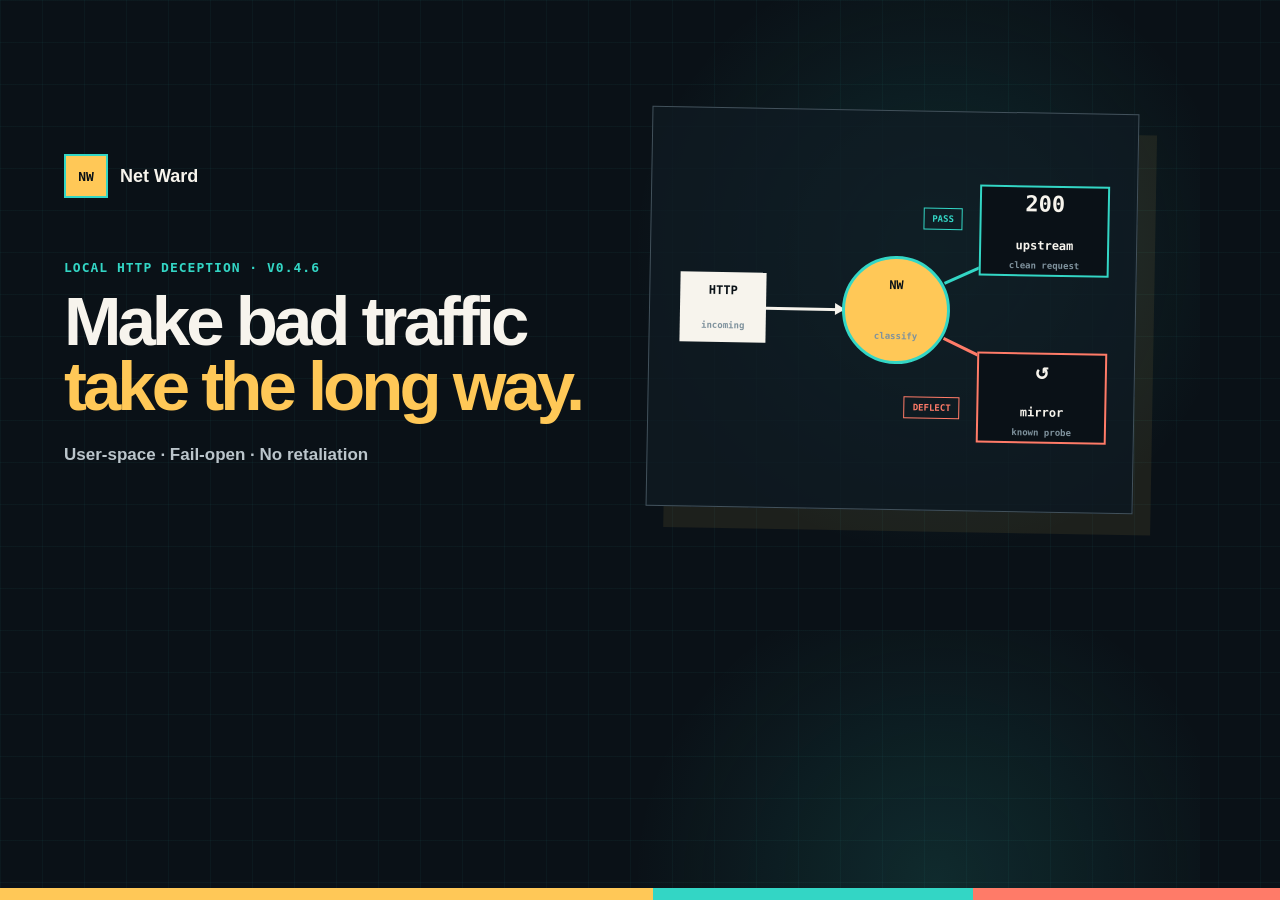
==== docs/social-card.html @ 86aa48d3 "Refresh Net Ward website" ====
<!doctype html>
<html lang="en">
<head>
  <meta charset="utf-8">
  <meta name="viewport" content="width=device-width, initial-scale=1">
  <meta name="robots" content="noindex">
  <title>Net Ward social card</title>
  <link rel="stylesheet" href="social-card.css">
</head>
<body>
  <main>
    <section class="copy">
      <div class="brand"><span>NW</span> Net Ward</div>
      <p class="eyebrow">LOCAL HTTP DECEPTION · V0.4.6</p>
      <h1>Make bad traffic<br><strong>take the long way.</strong></h1>
      <p class="subhead">User-space · Fail-open · No retaliation</p>
    </section>
    <section class="map" aria-label="Synthetic Net Ward route map">
      <div class="source">HTTP<br><small>incoming</small></div>
      <span class="line line-in"></span>
      <div class="ward">NW<br><small>classify</small></div>
      <span class="line line-good"></span>
      <span class="line line-bad"></span>
      <div class="target upstream"><b>200</b><br>upstream<small>clean request</small></div>
      <div class="target mirror"><b>↺</b><br>mirror<small>known probe</small></div>
      <div class="label good-label">PASS</div>
      <div class="label bad-label">DEFLECT</div>
    </section>
  </main>
</body>
</html>
---- docs/social-card.css ----
* { box-sizing: border-box; }

html,
body {
  width: 1200px;
  height: 630px;
  margin: 0;
  overflow: hidden;
}

body {
  color: #f7f4ed;
  background:
    radial-gradient(circle at 78% 40%, rgba(51, 214, 197, 0.13), transparent 30%),
    linear-gradient(rgba(51, 214, 197, 0.045) 1px, transparent 1px),
    linear-gradient(90deg, rgba(51, 214, 197, 0.045) 1px, transparent 1px),
    #0a1117;
  background-size: auto, 42px 42px, 42px 42px, auto;
  font-family: Arial, Helvetica, sans-serif;
}

body::after {
  content: "";
  position: absolute;
  inset: auto 0 0;
  height: 12px;
  background: linear-gradient(90deg, #ffc857 0 51%, #33d6c5 51% 76%, #ff7b68 76%);
}

main {
  display: grid;
  grid-template-columns: 1.05fr 0.95fr;
  align-items: center;
  gap: 46px;
  width: 100%;
  height: 100%;
  padding: 55px 64px 66px;
}

.brand {
  display: flex;
  align-items: center;
  gap: 12px;
  margin-bottom: 62px;
  font-size: 18px;
  font-weight: 800;
}

.brand span {
  display: grid;
  place-items: center;
  width: 44px;
  height: 44px;
  color: #0a1117;
  background: #ffc857;
  border: 2px solid #33d6c5;
  font-family: monospace;
  font-size: 13px;
}

.eyebrow {
  margin: 0 0 15px;
  color: #33d6c5;
  font-family: monospace;
  font-size: 13px;
  font-weight: 800;
  letter-spacing: 1px;
}

h1 {
  margin: 0;
  font-size: 69px;
  line-height: 0.93;
  letter-spacing: -4px;
}

h1 strong { color: #ffc857; }

.subhead {
  margin: 26px 0 0;
  color: #bbc5cb;
  font-size: 17px;
  font-weight: 700;
}

.map {
  position: relative;
  width: 100%;
  height: 400px;
  background: rgba(16, 27, 35, 0.72);
  border: 1px solid #42515b;
  box-shadow: 18px 21px 0 rgba(255, 200, 87, 0.08);
  transform: rotate(1deg);
}

.source,
.ward,
.target {
  position: absolute;
  z-index: 2;
  display: grid;
  place-items: center;
  text-align: center;
  font-family: monospace;
  font-size: 12px;
  font-weight: 800;
  line-height: 1.2;
}

.source {
  left: 30px;
  top: 164px;
  width: 86px;
  height: 70px;
  color: #0a1117;
  background: #f7f4ed;
}

.ward {
  left: 192px;
  top: 145px;
  width: 108px;
  height: 108px;
  color: #0a1117;
  background: #ffc857;
  border: 3px solid #33d6c5;
  border-radius: 50%;
}

.target {
  right: 27px;
  width: 130px;
  height: 91px;
  color: #f7f4ed;
  background: #0a1117;
}

.target b { font-size: 22px; }
.target small, .source small, .ward small { color: #7f929d; font-size: 9px; }
.upstream { top: 72px; border: 2px solid #33d6c5; }
.mirror { bottom: 68px; border: 2px solid #ff7b68; }

.line {
  position: absolute;
  z-index: 1;
  display: block;
  height: 3px;
  transform-origin: left center;
}

.line::after {
  content: "";
  position: absolute;
  right: -2px;
  top: -5px;
  border-left: 10px solid currentColor;
  border-top: 6px solid transparent;
  border-bottom: 6px solid transparent;
}

.line-in { left: 116px; top: 198px; width: 77px; color: #f7f4ed; background: #f7f4ed; }
.line-good { left: 294px; top: 170px; width: 130px; color: #33d6c5; background: #33d6c5; transform: rotate(-25deg); }
.line-bad { left: 294px; top: 225px; width: 130px; color: #ff7b68; background: #ff7b68; transform: rotate(25deg); }

.label {
  position: absolute;
  right: 174px;
  padding: 5px 8px;
  font-family: monospace;
  font-size: 9px;
  font-weight: 900;
}

.good-label { top: 96px; color: #33d6c5; border: 1px solid #33d6c5; }
.bad-label { bottom: 91px; color: #ff7b68; border: 1px solid #ff7b68; }
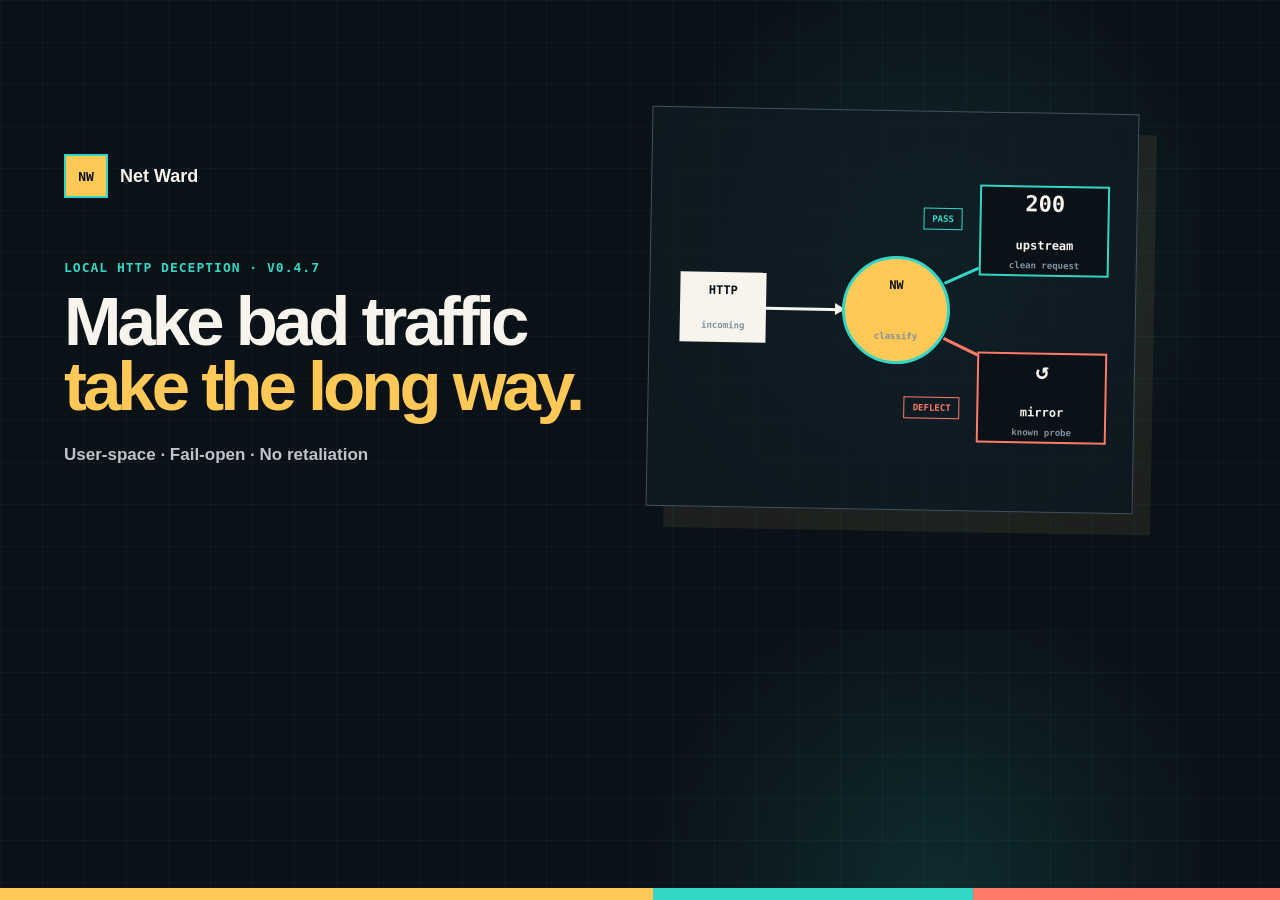
==== commit 15c09e54: "Update GitHub Pages landing version to 0.4.7 Keep the advertised current-release strings in sync wit" ====
--- a/docs/social-card.html
+++ b/docs/social-card.html
@@ -11,7 +11,7 @@
   <main>
     <section class="copy">
       <div class="brand"><span>NW</span> Net Ward</div>
-      <p class="eyebrow">LOCAL HTTP DECEPTION · V0.4.6</p>
+      <p class="eyebrow">LOCAL HTTP DECEPTION · V0.4.7</p>
       <h1>Make bad traffic<br><strong>take the long way.</strong></h1>
       <p class="subhead">User-space · Fail-open · No retaliation</p>
     </section>
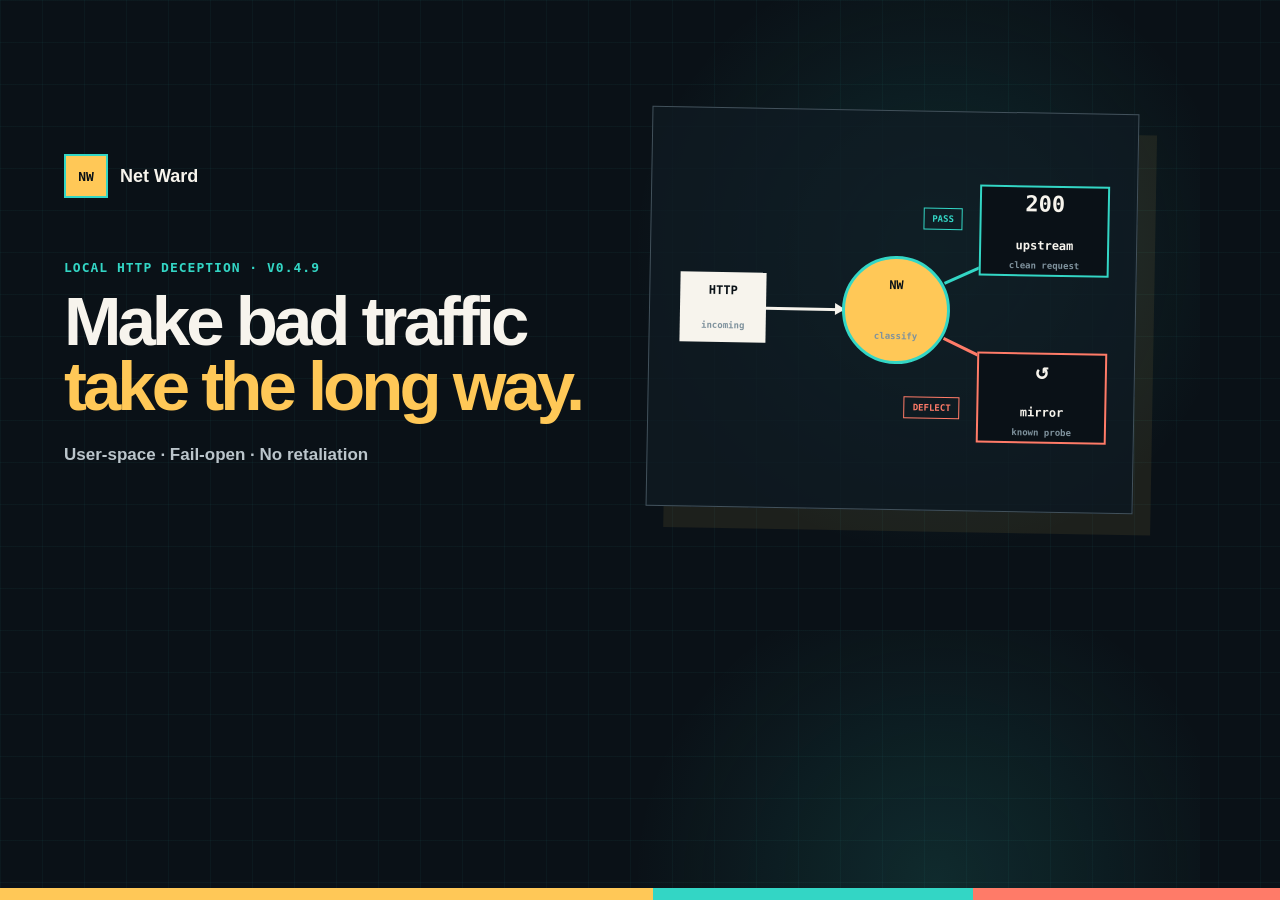
==== commit f3f49cc2: "Show Net Ward 0.4.9 on the site and social card. The public labels were still on 0.4.7 after the rel" ====
--- a/docs/social-card.html
+++ b/docs/social-card.html
@@ -11,7 +11,7 @@
   <main>
     <section class="copy">
       <div class="brand"><span>NW</span> Net Ward</div>
-      <p class="eyebrow">LOCAL HTTP DECEPTION · V0.4.7</p>
+      <p class="eyebrow">LOCAL HTTP DECEPTION · V0.4.9</p>
       <h1>Make bad traffic<br><strong>take the long way.</strong></h1>
       <p class="subhead">User-space · Fail-open · No retaliation</p>
     </section>
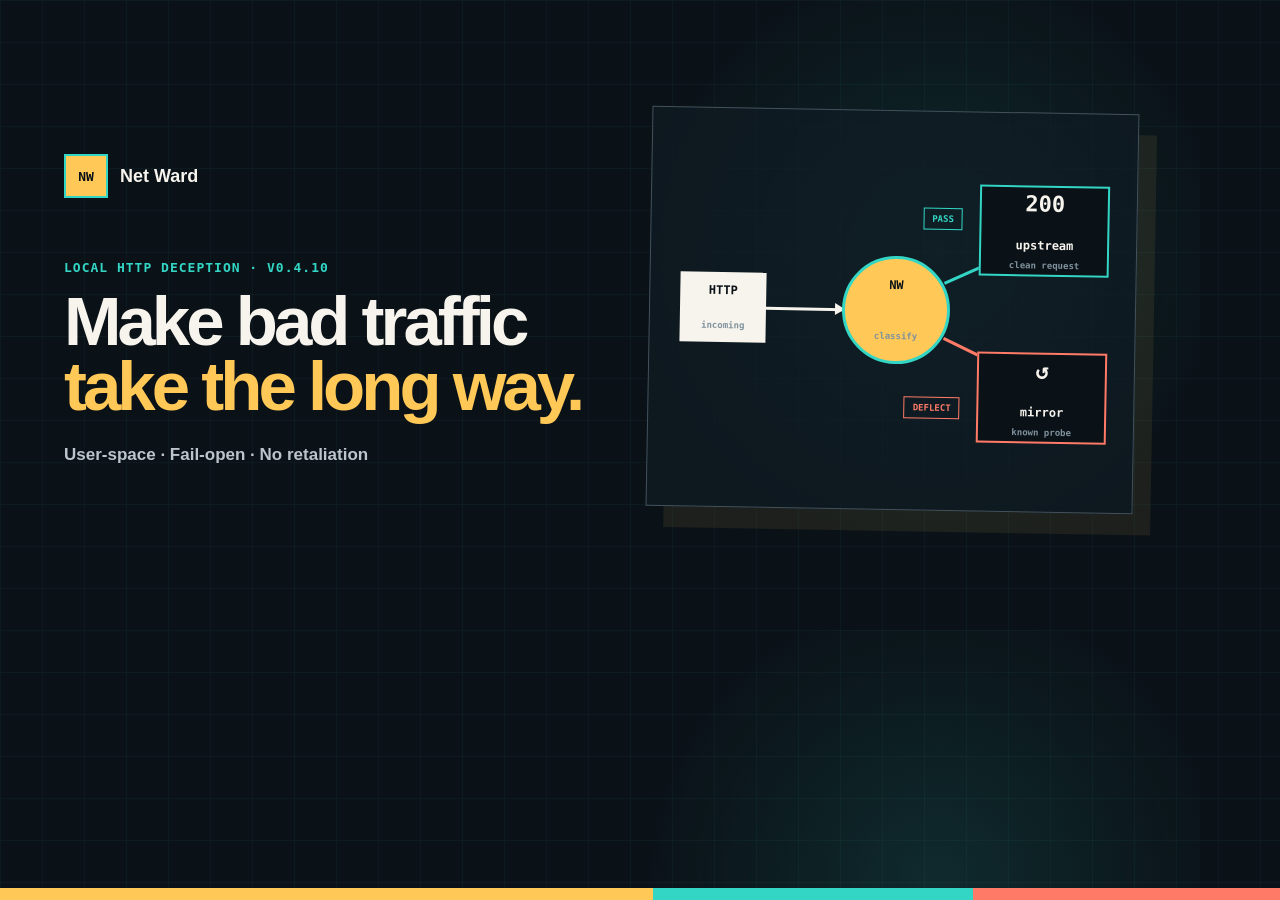
==== commit be58007a: "Prepare Net Ward 0.4.10 with scanned release artifacts" ====
--- a/docs/social-card.html
+++ b/docs/social-card.html
@@ -11,7 +11,7 @@
   <main>
     <section class="copy">
       <div class="brand"><span>NW</span> Net Ward</div>
-      <p class="eyebrow">LOCAL HTTP DECEPTION · V0.4.9</p>
+      <p class="eyebrow">LOCAL HTTP DECEPTION · V0.4.10</p>
       <h1>Make bad traffic<br><strong>take the long way.</strong></h1>
       <p class="subhead">User-space · Fail-open · No retaliation</p>
     </section>
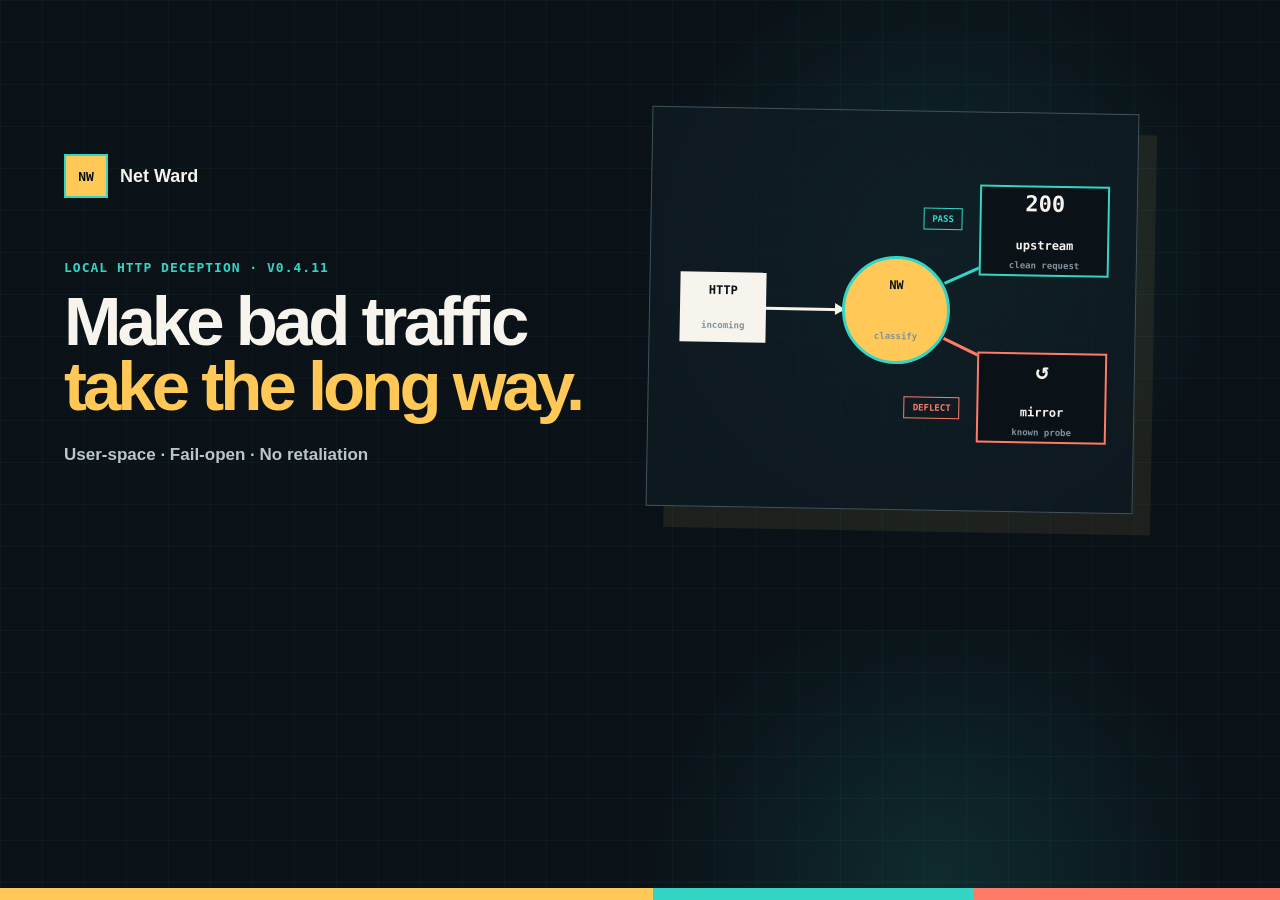
==== commit 7c88a766: "Prepare Net Ward 0.4.11 privacy cleanup Stop shipping the buyer-hygiene private-term list. Load term" ====
--- a/docs/social-card.html
+++ b/docs/social-card.html
@@ -11,7 +11,7 @@
   <main>
     <section class="copy">
       <div class="brand"><span>NW</span> Net Ward</div>
-      <p class="eyebrow">LOCAL HTTP DECEPTION · V0.4.10</p>
+      <p class="eyebrow">LOCAL HTTP DECEPTION · V0.4.11</p>
       <h1>Make bad traffic<br><strong>take the long way.</strong></h1>
       <p class="subhead">User-space · Fail-open · No retaliation</p>
     </section>
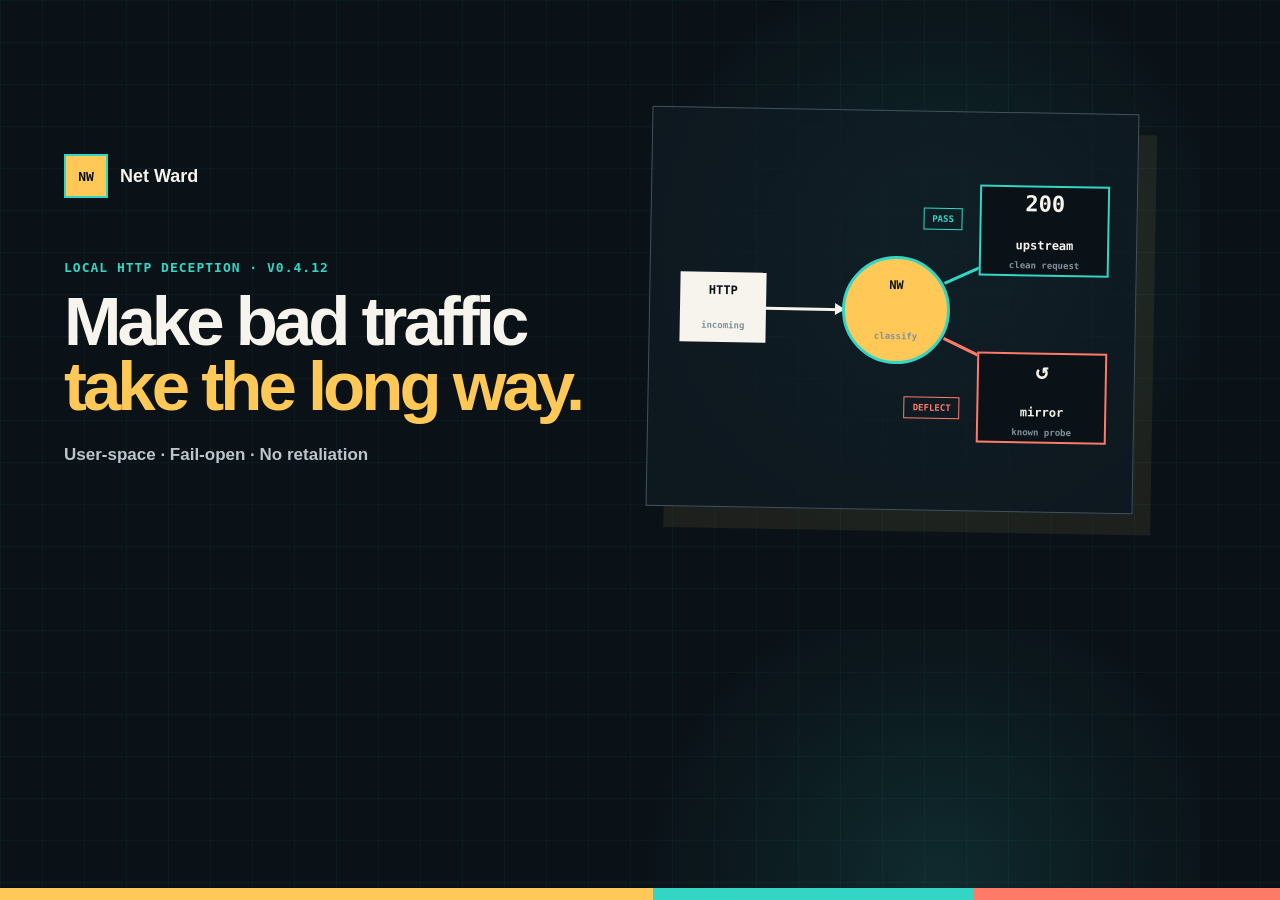
==== commit bd2d6fca: "Release Net Ward 0.4.12 with required CI hygiene checks" ====
--- a/docs/social-card.html
+++ b/docs/social-card.html
@@ -11,7 +11,7 @@
   <main>
     <section class="copy">
       <div class="brand"><span>NW</span> Net Ward</div>
-      <p class="eyebrow">LOCAL HTTP DECEPTION · V0.4.11</p>
+      <p class="eyebrow">LOCAL HTTP DECEPTION · V0.4.12</p>
       <h1>Make bad traffic<br><strong>take the long way.</strong></h1>
       <p class="subhead">User-space · Fail-open · No retaliation</p>
     </section>
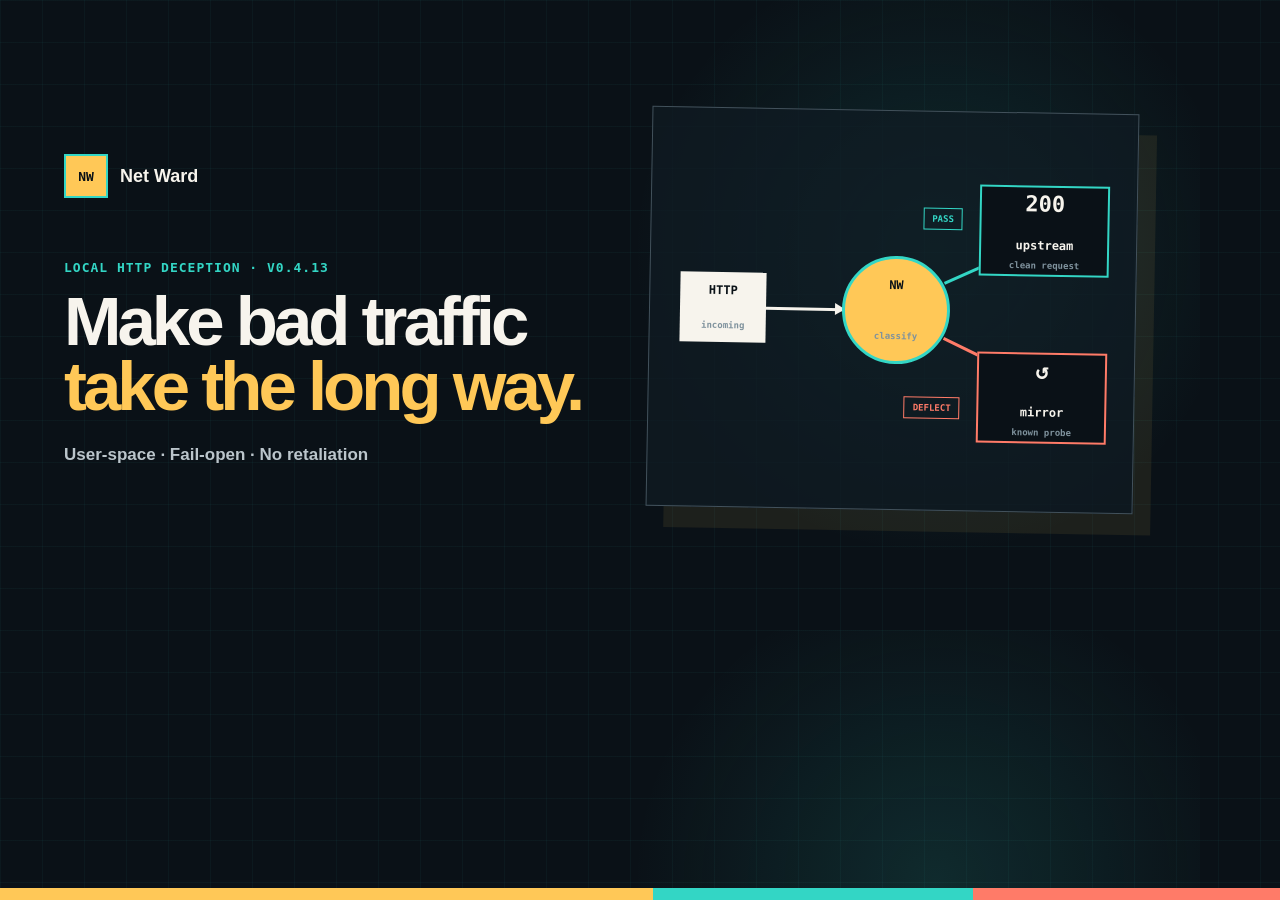
==== commit 56eeeb3a: "Prepare Net Ward 0.4.13 release and fixes placard" ====
--- a/docs/social-card.html
+++ b/docs/social-card.html
@@ -11,7 +11,7 @@
   <main>
     <section class="copy">
       <div class="brand"><span>NW</span> Net Ward</div>
-      <p class="eyebrow">LOCAL HTTP DECEPTION · V0.4.12</p>
+      <p class="eyebrow">LOCAL HTTP DECEPTION · V0.4.13</p>
       <h1>Make bad traffic<br><strong>take the long way.</strong></h1>
       <p class="subhead">User-space · Fail-open · No retaliation</p>
     </section>
